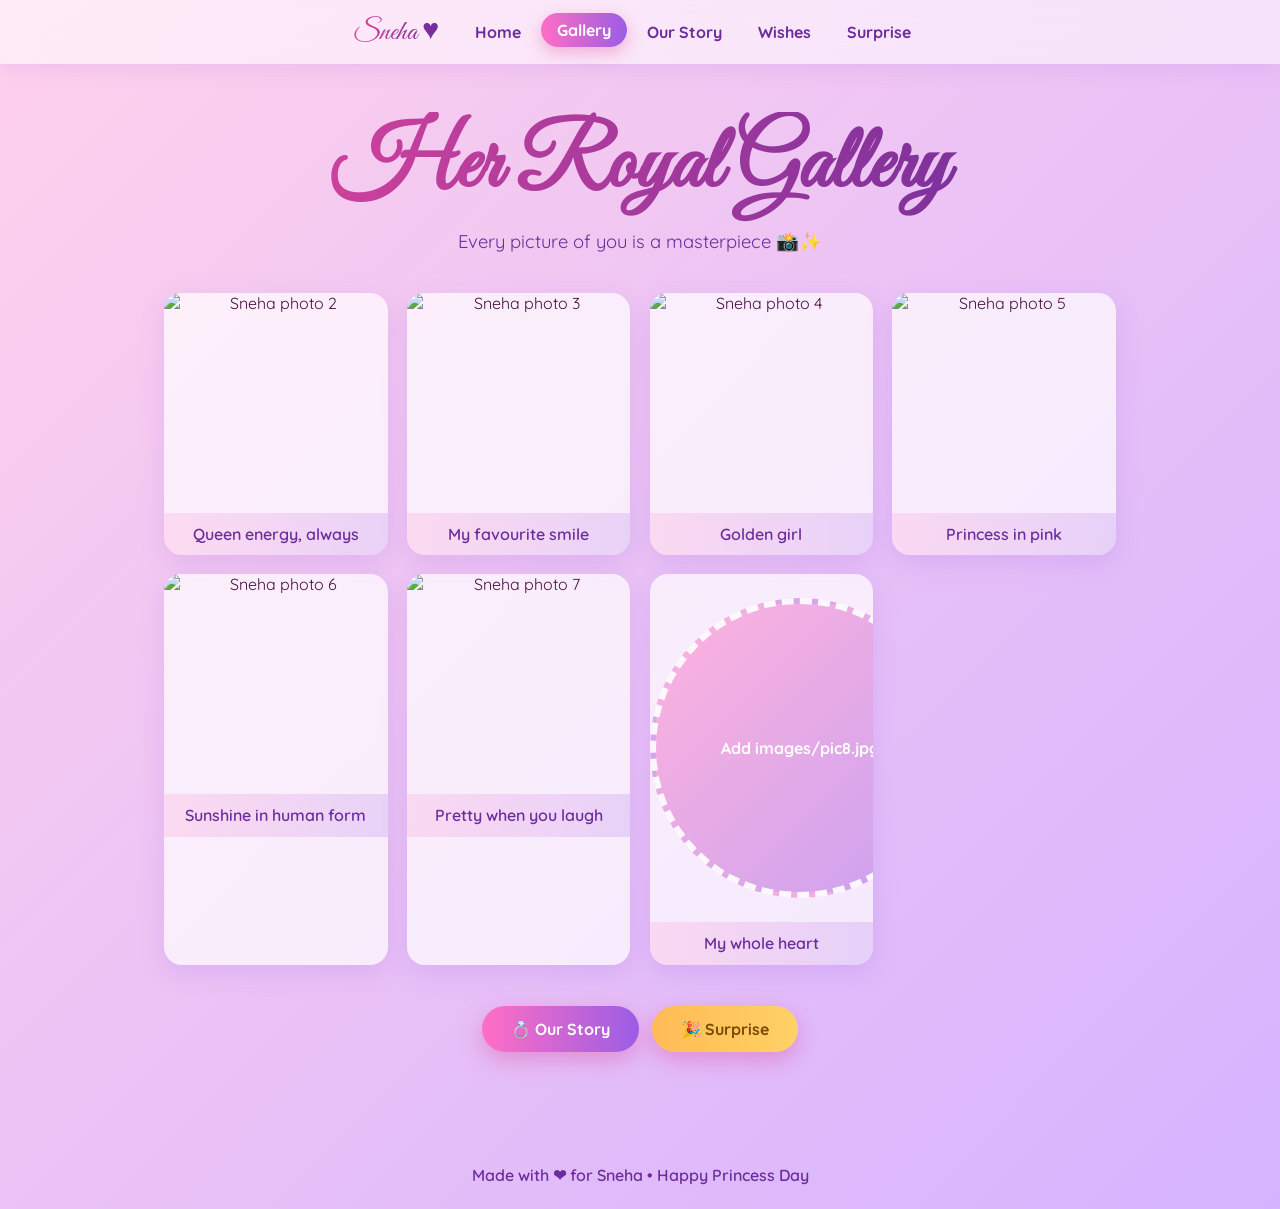
==== gallery.html @ 56933084 "Princess Day for Sneha — pink/purple animated site" ====
<!DOCTYPE html>
<html lang="en">
<head>
  <meta charset="UTF-8">
  <meta name="viewport" content="width=device-width, initial-scale=1.0">
  <title>Gallery — Sneha</title>
  <link rel="preconnect" href="https://fonts.googleapis.com">
  <link rel="preconnect" href="https://fonts.gstatic.com" crossorigin>
  <link href="https://fonts.googleapis.com/css2?family=Great+Vibes&family=Quicksand:wght@400;600;700&display=swap" rel="stylesheet">
  <link rel="stylesheet" href="style.css">
</head>
<body>
  <div class="float-field"></div>

  <nav>
    <span class="brand">Sneha &hearts;</span>
    <a href="index.html">Home</a>
    <a href="gallery.html">Gallery</a>
    <a href="story.html">Our Story</a>
    <a href="wishes.html">Wishes</a>
    <a href="surprise.html">Surprise</a>
  </nav>

  <main>
    <section class="page">
      <h1 class="title">Her Royal Gallery</h1>
      <p class="subtitle">Every picture of you is a masterpiece &#128248;&#10024;</p>

      <div class="gallery-grid" id="grid">
        <!-- pics 2..8 fill in from script.js -->
      </div>

      <div style="margin-top:2rem;">
        <a class="btn" href="story.html">&#128141; Our Story</a>
        <a class="btn gold" href="surprise.html">&#127881; Surprise</a>
      </div>
    </section>
  </main>

  <footer>Made with &#10084; for Sneha &bull; Happy Princess Day</footer>

  <script>
    // Gallery captions live here — edit these with your own words.
    const CAPTIONS = {
      2: 'Queen energy, always',
      3: 'My favourite smile',
      4: 'Golden girl',
      5: 'Princess in pink',
      6: 'Sunshine in human form',
      7: 'Pretty when you laugh',
      8: 'My whole heart'
    };
    (function buildGallery() {
      const grid = document.getElementById('grid');
      for (let i = 2; i <= 8; i++) {
        const item = document.createElement('div');
        item.className = 'g-item';
        const img = document.createElement('img');
        img.src = 'images/pic' + i + '.jpg';
        img.alt = 'Sneha photo ' + i;
        img.dataset.pic = i;
        img.onerror = function () { window.fixPhoto(this); };
        const cap = document.createElement('div');
        cap.className = 'cap';
        cap.textContent = CAPTIONS[i] || 'Pretty as always';
        item.appendChild(img);
        item.appendChild(cap);
        grid.appendChild(item);
      }
    })();
  </script>
  <script src="script.js"></script>
</body>
</html>
---- style.css ----
/* ============ SNEHA — Princess Day ============ */
* { margin: 0; padding: 0; box-sizing: border-box; }

:root {
  --pink: #ff6ec4;
  --pink-soft: #ffb3dd;
  --pink-deep: #e0459c;
  --purple: #9b5de5;
  --purple-soft: #c9a0f0;
  --purple-deep: #6b2d9c;
  --cream: #fff5fb;
  --gold: #ffd166;
}

html { scroll-behavior: smooth; }

body {
  font-family: 'Quicksand', 'Segoe UI', sans-serif;
  color: #4a1042;
  min-height: 100vh;
  background: linear-gradient(-45deg, #ffd6ef, #e7c6ff, #ffc4e8, #d5b3ff, #ffd1ec);
  background-size: 400% 400%;
  animation: gradientDrift 18s ease infinite;
  overflow-x: hidden;
}

@keyframes gradientDrift {
  0%   { background-position: 0% 50%; }
  50%  { background-position: 100% 50%; }
  100% { background-position: 0% 50%; }
}

.script-font, .cursive { font-family: 'Great Vibes', cursive; }

/* ---------- floating hearts & sparkles ---------- */
.float-field {
  position: fixed; inset: 0;
  pointer-events: none;
  z-index: 0;
  overflow: hidden;
}
.float {
  position: absolute;
  bottom: -60px;
  animation: floatUp linear infinite;
  user-select: none;
  opacity: 0;
}
@keyframes floatUp {
  0%   { transform: translateY(0) rotate(0deg); opacity: 0; }
  10%  { opacity: 0.9; }
  90%  { opacity: 0.7; }
  100% { transform: translateY(-110vh) rotate(360deg); opacity: 0; }
}

/* ---------- nav ---------- */
nav {
  position: sticky; top: 0; z-index: 50;
  display: flex; flex-wrap: wrap; gap: .25rem;
  justify-content: center; align-items: center;
  padding: .8rem 1rem;
  background: rgba(255, 255, 255, 0.55);
  backdrop-filter: blur(12px);
  box-shadow: 0 4px 20px rgba(155, 93, 229, 0.15);
}
nav a {
  text-decoration: none;
  color: var(--purple-deep);
  font-weight: 700;
  padding: .45rem 1rem;
  border-radius: 999px;
  transition: all .3s ease;
}
nav a:hover, nav a.active {
  background: linear-gradient(90deg, var(--pink), var(--purple));
  color: #fff;
  transform: translateY(-2px);
  box-shadow: 0 6px 16px rgba(224, 69, 156, 0.35);
}
.brand {
  font-family: 'Great Vibes', cursive;
  font-size: 1.8rem;
  margin-right: 1rem;
  background: linear-gradient(90deg, var(--pink-deep), var(--purple-deep));
  -webkit-background-clip: text;
  background-clip: text;
  color: transparent;
}

/* ---------- layout ---------- */
main { position: relative; z-index: 1; }
.page {
  max-width: 1000px;
  margin: 0 auto;
  padding: 3rem 1.5rem 5rem;
  text-align: center;
}
h1.title {
  font-family: 'Great Vibes', cursive;
  font-size: clamp(3rem, 8vw, 5.5rem);
  background: linear-gradient(90deg, var(--pink-deep), var(--purple-deep), var(--pink-deep));
  background-size: 200%;
  -webkit-background-clip: text;
  background-clip: text;
  color: transparent;
  animation: shimmer 6s linear infinite;
  margin-bottom: .5rem;
}
@keyframes shimmer {
  to { background-position: 200%; }
}
.subtitle {
  font-size: 1.15rem;
  color: var(--purple-deep);
  margin-bottom: 2.5rem;
}

.card {
  background: rgba(255, 255, 255, 0.65);
  backdrop-filter: blur(8px);
  border-radius: 24px;
  padding: 2rem;
  margin: 1.5rem auto;
  box-shadow: 0 10px 30px rgba(155, 93, 229, 0.18);
  border: 1px solid rgba(255, 255, 255, 0.7);
  transition: transform .35s ease, box-shadow .35s ease;
}
.card:hover {
  transform: translateY(-6px);
  box-shadow: 0 16px 40px rgba(224, 69, 156, 0.3);
}

/* ---------- home: crown + photo ---------- */
.crown {
  font-size: clamp(4rem, 12vw, 7rem);
  display: inline-block;
  animation: crownBob 3s ease-in-out infinite;
  filter: drop-shadow(0 8px 18px rgba(255, 209, 102, 0.6));
}
@keyframes crownBob {
  0%, 100% { transform: translateY(0) rotate(-4deg); }
  50%      { transform: translateY(-16px) rotate(4deg); }
}
.hero-photo {
  width: min(300px, 65vw);
  height: min(300px, 65vw);
  object-fit: cover;
  border-radius: 50%;
  border: 6px solid #fff;
  box-shadow: 0 0 0 6px var(--pink-soft), 0 20px 50px rgba(155, 93, 229, 0.35);
  margin: 1.5rem auto;
  display: block;
  animation: haloPulse 4s ease-in-out infinite;
}
@keyframes haloPulse {
  0%, 100% { box-shadow: 0 0 0 6px var(--pink-soft), 0 20px 50px rgba(155, 93, 229, 0.35); }
  50%      { box-shadow: 0 0 0 12px var(--purple-soft), 0 20px 60px rgba(224, 69, 156, 0.45); }
}
.placeholder-photo {
  width: min(300px, 65vw);
  height: min(300px, 65vw);
  border-radius: 50%;
  display: flex; align-items: center; justify-content: center;
  background: linear-gradient(135deg, var(--pink-soft), var(--purple-soft));
  color: #fff; font-weight: 700;
  margin: 1.5rem auto;
  border: 6px dashed rgba(255,255,255,0.9);
}

.btn {
  display: inline-block;
  margin: .6rem .3rem;
  padding: .8rem 1.8rem;
  border-radius: 999px;
  border: none;
  font: inherit; font-weight: 700;
  color: #fff;
  cursor: pointer;
  text-decoration: none;
  background: linear-gradient(90deg, var(--pink), var(--purple));
  box-shadow: 0 8px 22px rgba(224, 69, 156, 0.4);
  transition: transform .25s ease, box-shadow .25s ease;
}
.btn:hover { transform: scale(1.07) translateY(-2px); box-shadow: 0 12px 30px rgba(155, 93, 229, 0.5); }
.btn.gold { background: linear-gradient(90deg, #ffbb55, var(--gold)); color: #7a4a00; }
.btn.big { font-size: 1.2rem; padding: 1rem 2.4rem; }

/* ---------- gallery grid ---------- */
.gallery-grid {
  display: grid;
  grid-template-columns: repeat(auto-fill, minmax(220px, 1fr));
  gap: 1.2rem;
  margin-top: 1rem;
}
.g-item {
  background: rgba(255,255,255,0.7);
  border-radius: 18px;
  overflow: hidden;
  box-shadow: 0 8px 24px rgba(155, 93, 229, 0.18);
  transition: transform .35s ease;
}
.g-item:hover { transform: scale(1.04) rotate(-1deg); }
.g-item img { width: 100%; height: 220px; object-fit: cover; display: block; }
.g-item .cap {
  padding: .7rem;
  font-weight: 600;
  color: var(--purple-deep);
  background: linear-gradient(90deg, rgba(255,180,221,.35), rgba(201,160,240,.35));
}

/* ---------- story timeline ---------- */
.timeline { max-width: 640px; margin: 1.5rem auto 0; position: relative; }
.timeline::before {
  content: '';
  position: absolute; left: 18px; top: 0; bottom: 0;
  width: 4px;
  background: linear-gradient(var(--pink), var(--purple));
  border-radius: 4px;
}
.t-item {
  position: relative;
  padding: 0 0 2rem 56px;
  text-align: left;
  animation: slideIn .8s ease both;
}
.t-item:nth-child(2) { animation-delay: .2s; }
.t-item:nth-child(3) { animation-delay: .4s; }
.t-item:nth-child(4) { animation-delay: .6s; }
.t-item:nth-child(5) { animation-delay: .8s; }
@keyframes slideIn {
  from { opacity: 0; transform: translateX(-30px); }
  to   { opacity: 1; transform: translateX(0); }
}
.t-item .dot {
  position: absolute; left: 8px; top: 4px;
  width: 24px; height: 24px;
  border-radius: 50%;
  background: #fff;
  border: 4px solid var(--pink);
  box-shadow: 0 0 12px rgba(224, 69, 156, 0.6);
}
.t-item h3 { color: var(--pink-deep); margin-bottom: .3rem; }
.t-item p { color: #5c2a54; line-height: 1.6; }

/* ---------- wishes flip cards ---------- */
.wish-grid {
  display: grid;
  grid-template-columns: repeat(auto-fill, minmax(200px, 1fr));
  gap: 1.2rem;
  margin-top: 1rem;
}
.flip {
  perspective: 900px;
  height: 220px;
}
.flip-inner {
  position: relative;
  width: 100%; height: 100%;
  transition: transform .8s;
  transform-style: preserve-3d;
}
.flip:hover .flip-inner { transform: rotateY(180deg); }
.flip-face {
  position: absolute; inset: 0;
  backface-visibility: hidden;
  border-radius: 18px;
  display: flex; flex-direction: column;
  align-items: center; justify-content: center;
  padding: 1rem;
  box-shadow: 0 10px 26px rgba(155, 93, 229, 0.22);
}
.flip-front {
  background: linear-gradient(135deg, var(--pink-soft), var(--purple-soft));
  color: #fff;
}
.flip-front .emoji { font-size: 3rem; margin-bottom: .6rem; }
.flip-back {
  transform: rotateY(180deg);
  background: rgba(255,255,255,0.92);
  color: var(--purple-deep);
  font-weight: 600;
  line-height: 1.5;
}

/* ---------- surprise ---------- */
.surprise-wrap { position: relative; }
.confetti-bit {
  position: fixed; top: -20px;
  width: 12px; height: 12px;
  z-index: 60;
  pointer-events: none;
  animation: confettiFall linear forwards;
}
@keyframes confettiFall {
  to { transform: translateY(110vh) rotate(720deg); opacity: .6; }
}
.crowned {
  position: relative;
  display: inline-block;
  animation: crownDrop 1s ease both;
}
@keyframes crownDrop {
  from { transform: translateY(-120px) scale(0.3); opacity: 0; }
  to   { transform: translateY(0) scale(1); opacity: 1; }
}

footer {
  position: relative; z-index: 1;
  text-align: center;
  padding: 1.5rem;
  color: var(--purple-deep);
  font-weight: 600;
}

@media (max-width: 600px) {
  nav { gap: .1rem; }
  nav a { padding: .4rem .7rem; font-size: .9rem; }
  .brand { font-size: 1.4rem; margin-right: .4rem; }
}
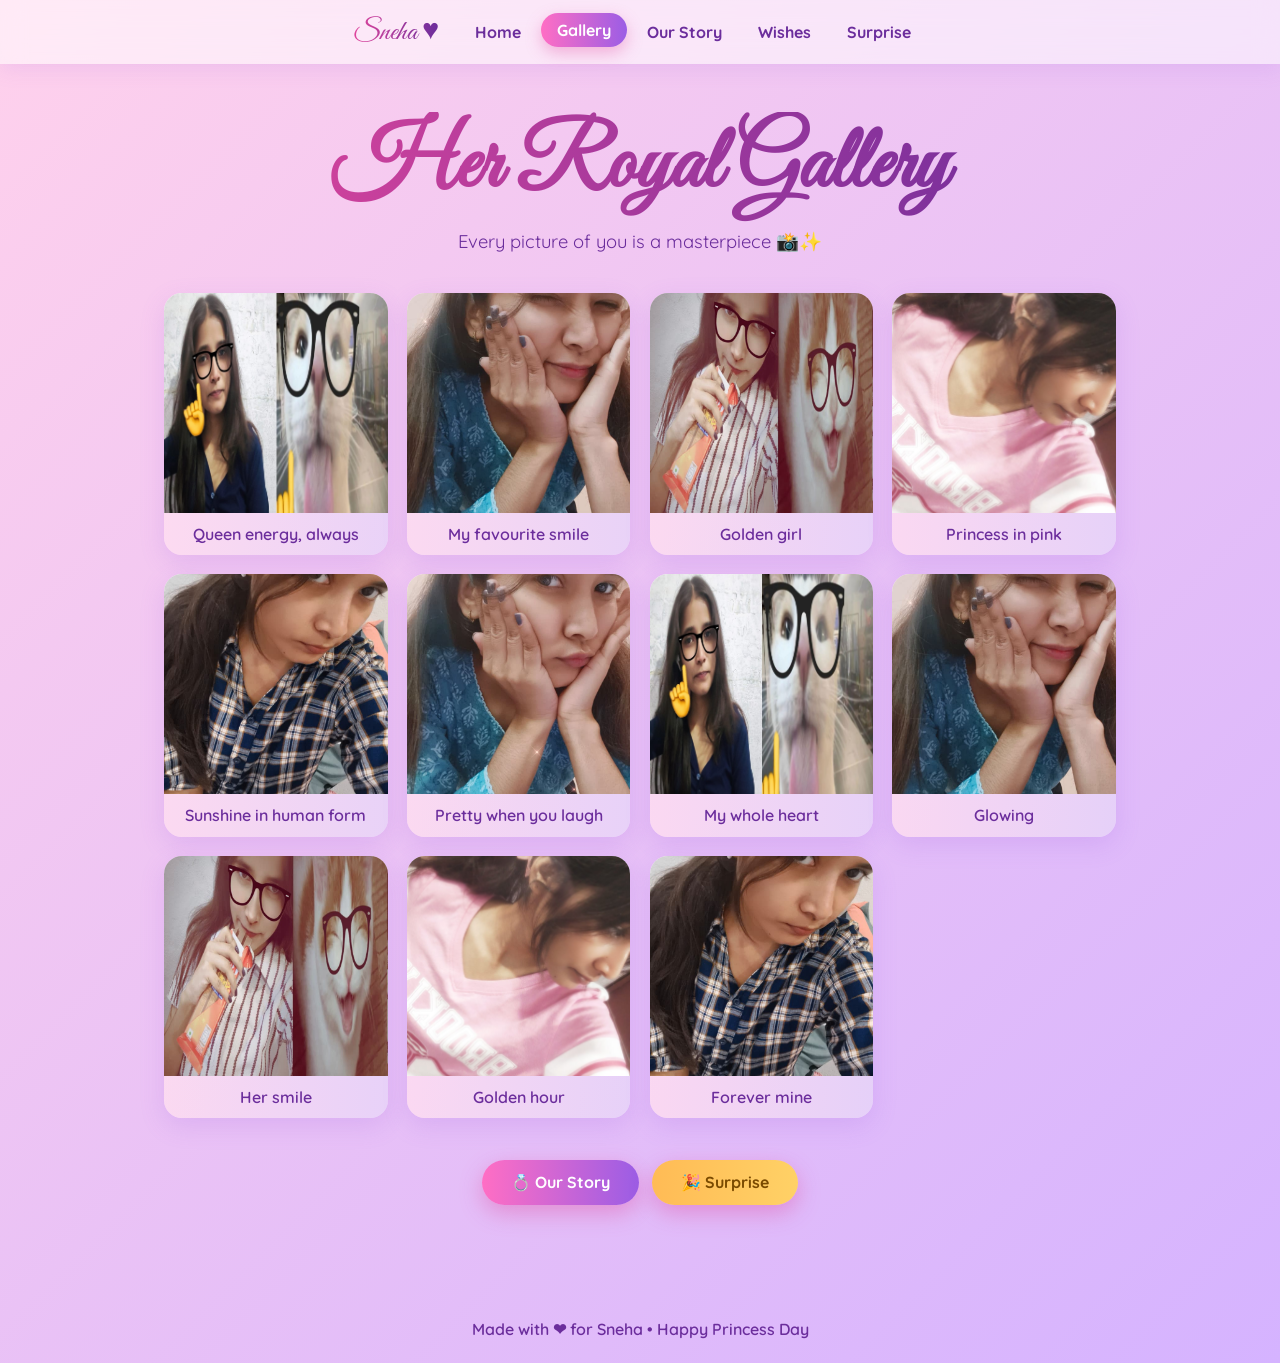
==== commit 36916e6e: "Add Sneha photos; surprise card uses her picture with a crown; gallery shows 12 pics" ====
--- a/gallery.html
+++ b/gallery.html
@@ -48,11 +48,15 @@
       5: 'Princess in pink',
       6: 'Sunshine in human form',
       7: 'Pretty when you laugh',
-      8: 'My whole heart'
+      8: 'My whole heart',
+      9: 'Glowing',
+      10: 'Her smile',
+      11: 'Golden hour',
+      12: 'Forever mine'
     };
     (function buildGallery() {
       const grid = document.getElementById('grid');
-      for (let i = 2; i <= 8; i++) {
+      for (let i = 2; i <= 12; i++) {
         const item = document.createElement('div');
         item.className = 'g-item';
         const img = document.createElement('img');
--- a/style.css
+++ b/style.css
@@ -282,6 +282,36 @@
   line-height: 1.5;
 }
 
+/* ---------- surprise: photo with crown on it ---------- */
+.photo-with-crown {
+  position: relative;
+  display: inline-block;
+  border-radius: 24px;
+  padding: 6px;
+  background: linear-gradient(135deg, var(--pink), var(--purple), var(--pink));
+  box-shadow: 0 14px 40px rgba(224, 69, 156, 0.4);
+  animation: haloPulse 4s ease-in-out infinite;
+}
+.surprise-photo {
+  width: min(340px, 70vw);
+  height: auto;
+  aspect-ratio: 3 / 4;
+  object-fit: cover;
+  display: block;
+  border-radius: 18px;
+}
+.crown-on-photo {
+  position: absolute;
+  top: -22px;
+  left: 50%;
+  transform: translateX(-50%);
+  font-size: clamp(2.4rem, 9vw, 4.2rem);
+  display: inline-block;
+  filter: drop-shadow(0 6px 12px rgba(255, 209, 102, 0.7));
+  animation: crownBob 3s ease-in-out infinite;
+  z-index: 2;
+}
+
 /* ---------- surprise ---------- */
 .surprise-wrap { position: relative; }
 .confetti-bit {
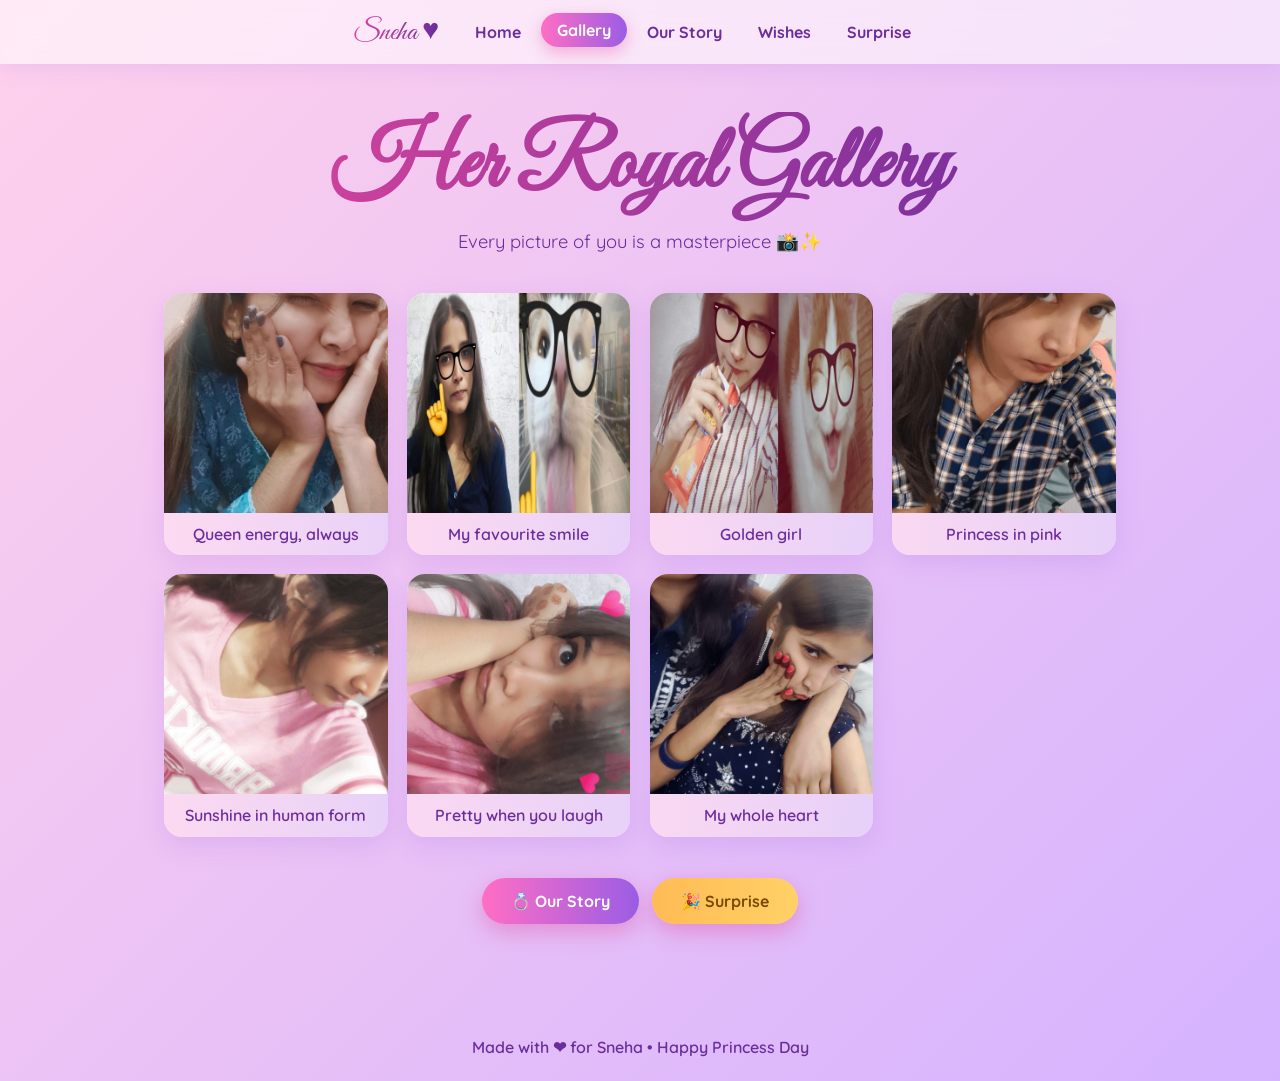
==== commit d8030597: "Fix gallery: 8 unique photos, square-cropped 1024px; crop surprise photo to 3:4" ====
--- a/gallery.html
+++ b/gallery.html
@@ -48,15 +48,11 @@
       5: 'Princess in pink',
       6: 'Sunshine in human form',
       7: 'Pretty when you laugh',
-      8: 'My whole heart',
-      9: 'Glowing',
-      10: 'Her smile',
-      11: 'Golden hour',
-      12: 'Forever mine'
+      8: 'My whole heart'
     };
     (function buildGallery() {
       const grid = document.getElementById('grid');
-      for (let i = 2; i <= 12; i++) {
+      for (let i = 2; i <= 8; i++) {
         const item = document.createElement('div');
         item.className = 'g-item';
         const img = document.createElement('img');
--- a/style.css
+++ b/style.css
@@ -304,12 +304,20 @@
   position: absolute;
   top: -22px;
   left: 50%;
-  transform: translateX(-50%);
+  transform: translateX(-50%) translateY(-10px);
   font-size: clamp(2.4rem, 9vw, 4.2rem);
   display: inline-block;
   filter: drop-shadow(0 6px 12px rgba(255, 209, 102, 0.7));
+  z-index: 2;
+  opacity: 0;
+  visibility: hidden;
+  transition: opacity .5s ease, transform .5s ease, visibility .5s;
+}
+.crown-on-photo.shown {
+  opacity: 1;
+  visibility: visible;
+  transform: translateX(-50%) translateY(0);
   animation: crownBob 3s ease-in-out infinite;
-  z-index: 2;
 }
 
 /* ---------- surprise ---------- */
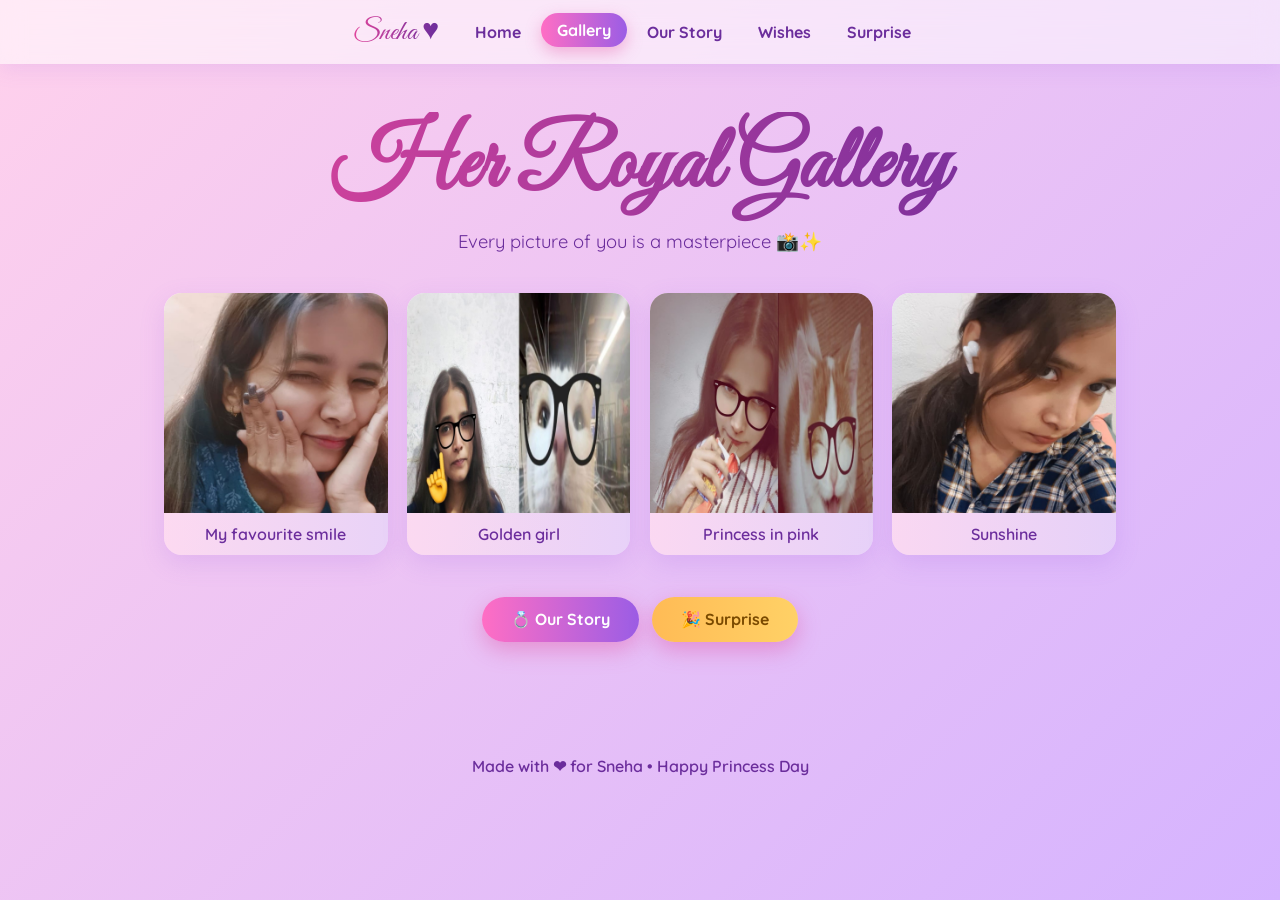
==== commit 7c8a3ce6: "Restore original surprise photo (no crop/stretch); gallery down to 5 face-cropped pics" ====
--- a/gallery.html
+++ b/gallery.html
@@ -42,17 +42,14 @@
   <script>
     // Gallery captions live here — edit these with your own words.
     const CAPTIONS = {
-      2: 'Queen energy, always',
-      3: 'My favourite smile',
-      4: 'Golden girl',
-      5: 'Princess in pink',
-      6: 'Sunshine in human form',
-      7: 'Pretty when you laugh',
-      8: 'My whole heart'
+      2: 'My favourite smile',
+      3: 'Golden girl',
+      4: 'Princess in pink',
+      5: 'Sunshine'
     };
     (function buildGallery() {
       const grid = document.getElementById('grid');
-      for (let i = 2; i <= 8; i++) {
+      for (let i = 2; i <= 5; i++) {
         const item = document.createElement('div');
         item.className = 'g-item';
         const img = document.createElement('img');
--- a/style.css
+++ b/style.css
@@ -295,8 +295,6 @@
 .surprise-photo {
   width: min(340px, 70vw);
   height: auto;
-  aspect-ratio: 3 / 4;
-  object-fit: cover;
   display: block;
   border-radius: 18px;
 }
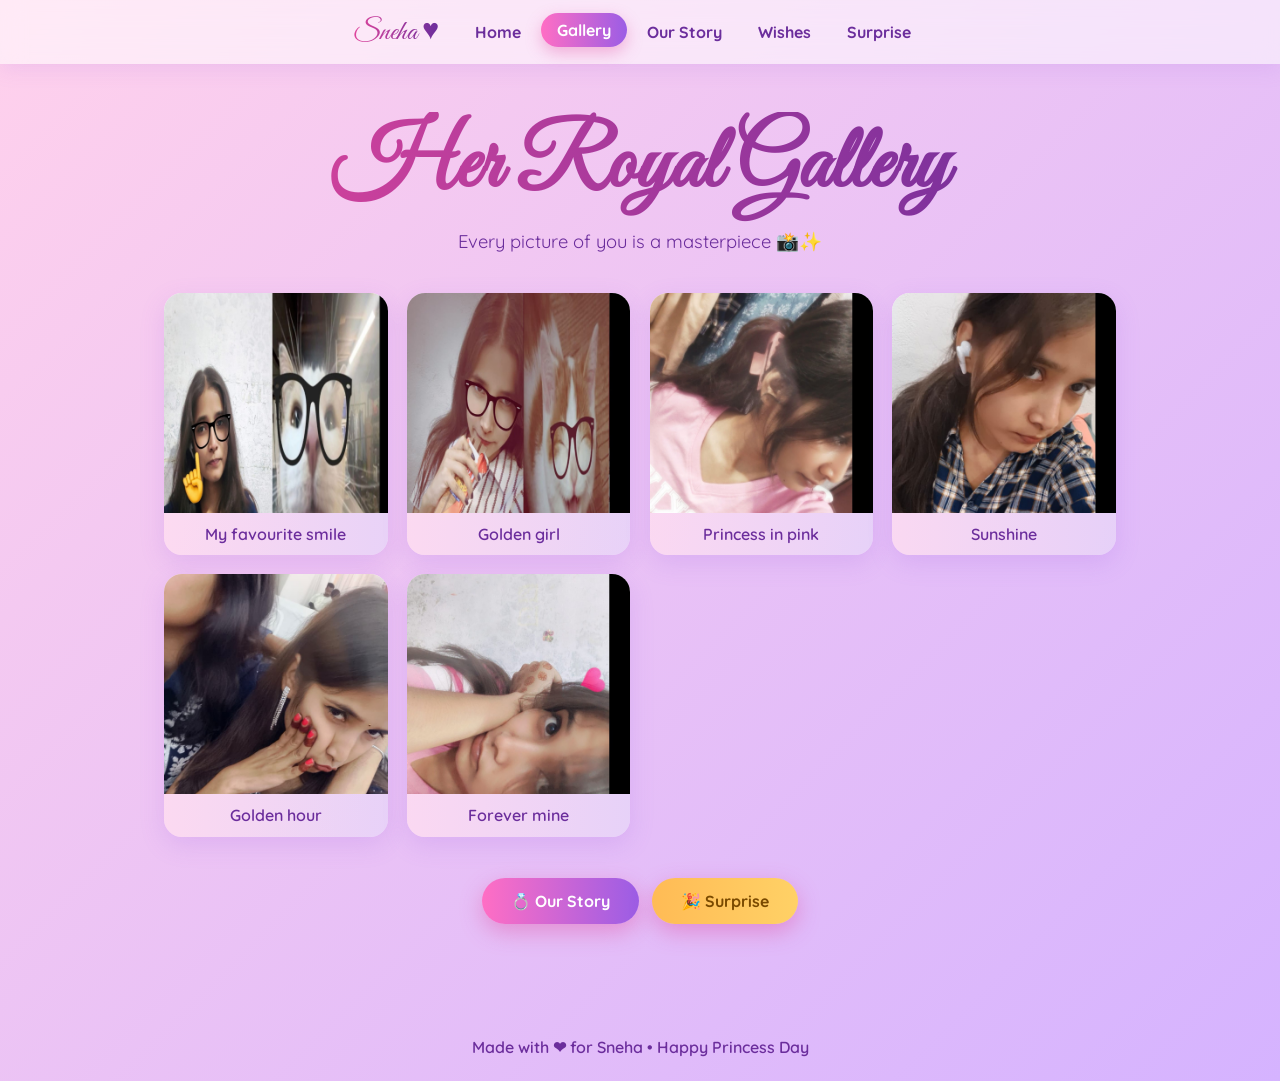
==== commit 68867d7d: "Gallery: all 7 unique photos, face-cropped; surprise image restored to original" ====
--- a/gallery.html
+++ b/gallery.html
@@ -45,11 +45,13 @@
       2: 'My favourite smile',
       3: 'Golden girl',
       4: 'Princess in pink',
-      5: 'Sunshine'
+      5: 'Sunshine',
+      6: 'Golden hour',
+      7: 'Forever mine'
     };
     (function buildGallery() {
       const grid = document.getElementById('grid');
-      for (let i = 2; i <= 5; i++) {
+      for (let i = 2; i <= 7; i++) {
         const item = document.createElement('div');
         item.className = 'g-item';
         const img = document.createElement('img');
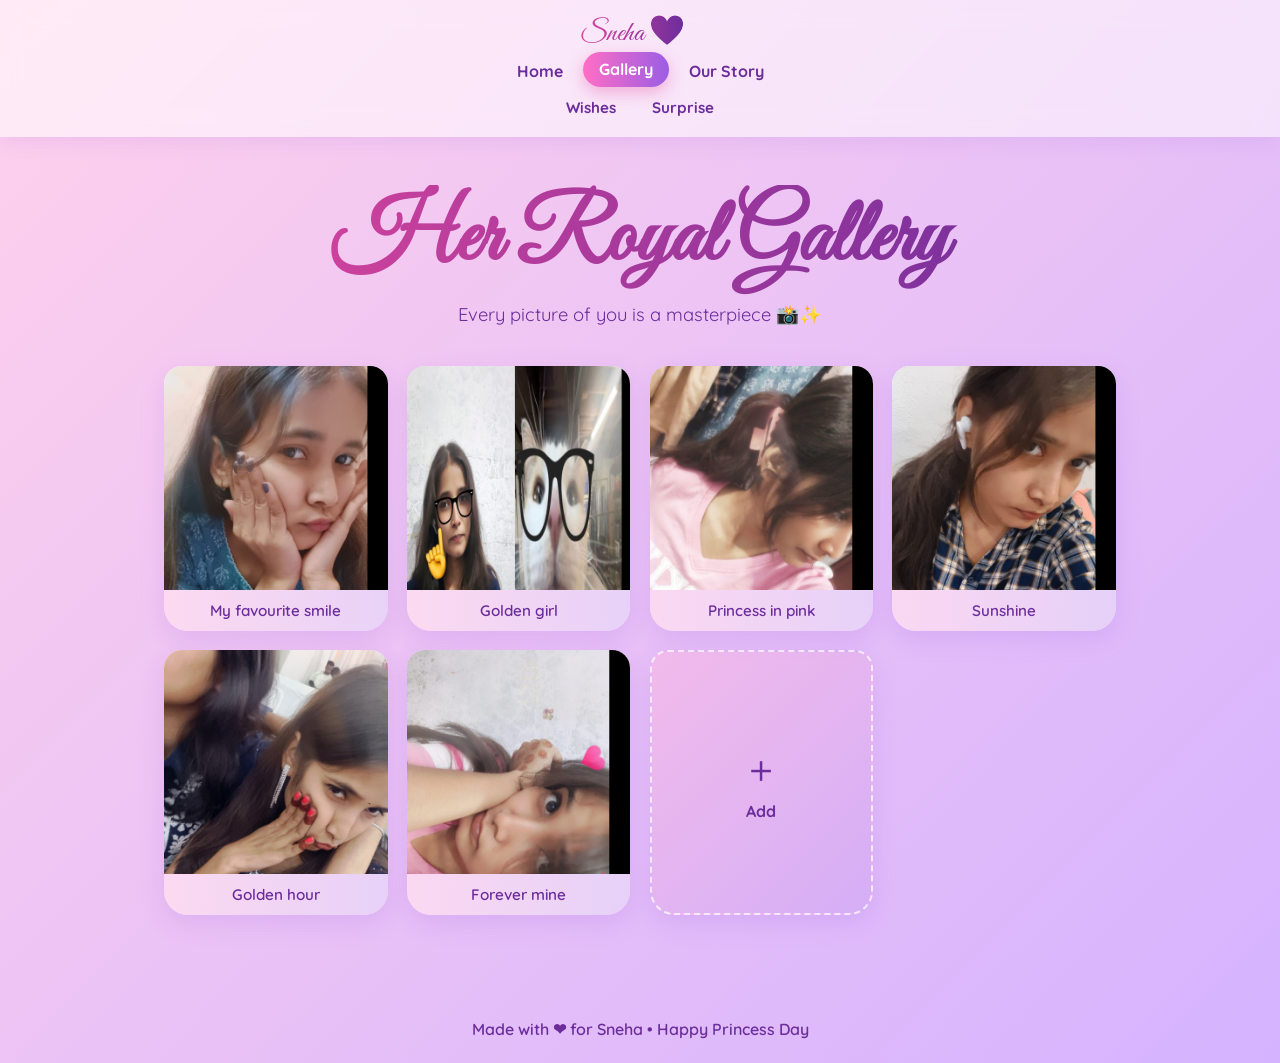
==== commit 970fec5c: "Mobile fixes: 2-col grid, no black borders, 2-row nav, viewport lock, Add card" ====
--- a/gallery.html
+++ b/gallery.html
@@ -2,7 +2,7 @@
 <html lang="en">
 <head>
   <meta charset="UTF-8">
-  <meta name="viewport" content="width=device-width, initial-scale=1.0">
+  <meta name="viewport" content="width=device-width, initial-scale=1.0, maximum-scale=1.0, user-scalable=no">
   <title>Gallery — Sneha</title>
   <link rel="preconnect" href="https://fonts.googleapis.com">
   <link rel="preconnect" href="https://fonts.gstatic.com" crossorigin>
@@ -13,12 +13,16 @@
   <div class="float-field"></div>
 
   <nav>
-    <span class="brand">Sneha &hearts;</span>
-    <a href="index.html">Home</a>
-    <a href="gallery.html">Gallery</a>
-    <a href="story.html">Our Story</a>
-    <a href="wishes.html">Wishes</a>
-    <a href="surprise.html">Surprise</a>
+    <span class="brand">Sneha ❤️</span>
+    <div class="nav-row">
+      <a href="index.html">Home</a>
+      <a href="gallery.html" class="active">Gallery</a>
+      <a href="story.html">Our Story</a>
+    </div>
+    <div class="nav-row">
+      <a href="wishes.html">Wishes</a>
+      <a href="surprise.html">Surprise</a>
+    </div>
   </nav>
 
   <main>
@@ -27,12 +31,7 @@
       <p class="subtitle">Every picture of you is a masterpiece &#128248;&#10024;</p>
 
       <div class="gallery-grid" id="grid">
-        <!-- pics 2..8 fill in from script.js -->
-      </div>
-
-      <div style="margin-top:2rem;">
-        <a class="btn" href="story.html">&#128141; Our Story</a>
-        <a class="btn gold" href="surprise.html">&#127881; Surprise</a>
+        <!-- cards built by script.js below -->
       </div>
     </section>
   </main>
@@ -42,16 +41,16 @@
   <script>
     // Gallery captions live here — edit these with your own words.
     const CAPTIONS = {
-      2: 'My favourite smile',
-      3: 'Golden girl',
-      4: 'Princess in pink',
-      5: 'Sunshine',
-      6: 'Golden hour',
-      7: 'Forever mine'
+      1: 'My favourite smile',
+      2: 'Golden girl',
+      3: 'Princess in pink',
+      4: 'Sunshine',
+      5: 'Golden hour',
+      6: 'Forever mine'
     };
     (function buildGallery() {
       const grid = document.getElementById('grid');
-      for (let i = 2; i <= 7; i++) {
+      for (let i = 1; i <= 6; i++) {
         const item = document.createElement('div');
         item.className = 'g-item';
         const img = document.createElement('img');
@@ -66,6 +65,11 @@
         item.appendChild(cap);
         grid.appendChild(item);
       }
+      // "Add" card — placeholder for new photos
+      const add = document.createElement('div');
+      add.className = 'g-item add-card';
+      add.innerHTML = '<span class="add-icon">＋</span><span class="add-text">Add</span>';
+      grid.appendChild(add);
     })();
   </script>
   <script src="script.js"></script>
--- a/style.css
+++ b/style.css
@@ -56,13 +56,17 @@
 /* ---------- nav ---------- */
 nav {
   position: sticky; top: 0; z-index: 50;
-  display: flex; flex-wrap: wrap; gap: .25rem;
-  justify-content: center; align-items: center;
+  display: flex; flex-direction: column; align-items: center; gap: .15rem;
   padding: .8rem 1rem;
   background: rgba(255, 255, 255, 0.55);
   backdrop-filter: blur(12px);
   box-shadow: 0 4px 20px rgba(155, 93, 229, 0.15);
 }
+.nav-row {
+  display: flex; flex-wrap: wrap; gap: .25rem; justify-content: center;
+}
+.nav-row:first-of-type { font-size: 1rem; }
+.nav-row:last-of-type { font-size: .95rem; }
 nav a {
   text-decoration: none;
   color: var(--purple-deep);
@@ -185,28 +189,53 @@
 .btn.gold { background: linear-gradient(90deg, #ffbb55, var(--gold)); color: #7a4a00; }
 .btn.big { font-size: 1.2rem; padding: 1rem 2.4rem; }
 
-/* ---------- gallery grid ---------- */
+/* ---------- gallery grid (2x4 layout) ---------- */
 .gallery-grid {
   display: grid;
-  grid-template-columns: repeat(auto-fill, minmax(220px, 1fr));
+  grid-template-columns: repeat(4, 1fr);
   gap: 1.2rem;
   margin-top: 1rem;
 }
 .g-item {
+  position: relative;
   background: rgba(255,255,255,0.7);
-  border-radius: 18px;
+  border-radius: 18px 18px 24px 24px;
   overflow: hidden;
   box-shadow: 0 8px 24px rgba(155, 93, 229, 0.18);
   transition: transform .35s ease;
 }
 .g-item:hover { transform: scale(1.04) rotate(-1deg); }
-.g-item img { width: 100%; height: 220px; object-fit: cover; display: block; }
+.g-item img {
+  width: 100%;
+  aspect-ratio: 1 / 1;
+  height: auto;
+  object-fit: cover;
+  display: block;
+  border-radius: 14px 14px 0 0;
+}
 .g-item .cap {
+  position: relative;
+  z-index: 1;
   padding: .7rem;
   font-weight: 600;
   color: var(--purple-deep);
   background: linear-gradient(90deg, rgba(255,180,221,.35), rgba(201,160,240,.35));
-}
+  text-align: center;
+  font-size: .95rem;
+}
+.add-card {
+  display: flex;
+  flex-direction: column;
+  align-items: center;
+  justify-content: center;
+  cursor: pointer;
+  background: linear-gradient(135deg, rgba(255,180,221,.45), rgba(201,160,240,.45));
+  border: 2px dashed rgba(255,255,255,.7);
+  transition: transform .3s ease;
+}
+.add-card:hover { transform: scale(1.04) rotate(-1deg); }
+.add-card .add-icon { font-size: 2.4rem; color: var(--purple-deep); }
+.add-card .add-text { font-size: 1rem; color: var(--purple-deep); font-weight: 700; margin-top: .4rem; }
 
 /* ---------- story timeline ---------- */
 .timeline { max-width: 640px; margin: 1.5rem auto 0; position: relative; }
@@ -349,7 +378,35 @@
 }
 
 @media (max-width: 600px) {
-  nav { gap: .1rem; }
+  nav { padding: .6rem .5rem; }
+  .nav-row { gap: .15rem; }
   nav a { padding: .4rem .7rem; font-size: .9rem; }
-  .brand { font-size: 1.4rem; margin-right: .4rem; }
-}
+  .brand { font-size: 1.4rem; margin-right: 0; }
+
+  /* Mobile: 2 columns per row, no black borders, no overflow */
+  .gallery-grid {
+    grid-template-columns: repeat(2, 1fr);
+    gap: .8rem;
+  }
+  .g-item img {
+    aspect-ratio: 1 / 1;
+    object-fit: cover;
+    border-radius: 12px 12px 0 0;
+  }
+  .g-item .cap {
+    padding: .55rem .6rem;
+    font-size: .82rem;
+  }
+  .add-card {
+    display: flex;
+    flex-direction: column;
+    align-items: center;
+    justify-content: center;
+    min-height: 160px;
+    cursor: pointer;
+    background: linear-gradient(135deg, rgba(255,180,221,.4), rgba(201,160,240,.4));
+    border: 2px dashed rgba(255,255,255,.7);
+  }
+  .add-card .add-icon { font-size: 2rem; color: var(--purple-deep); }
+  .add-card .add-text { font-size: .9rem; color: var(--purple-deep); font-weight: 700; margin-top: .3rem; }
+}
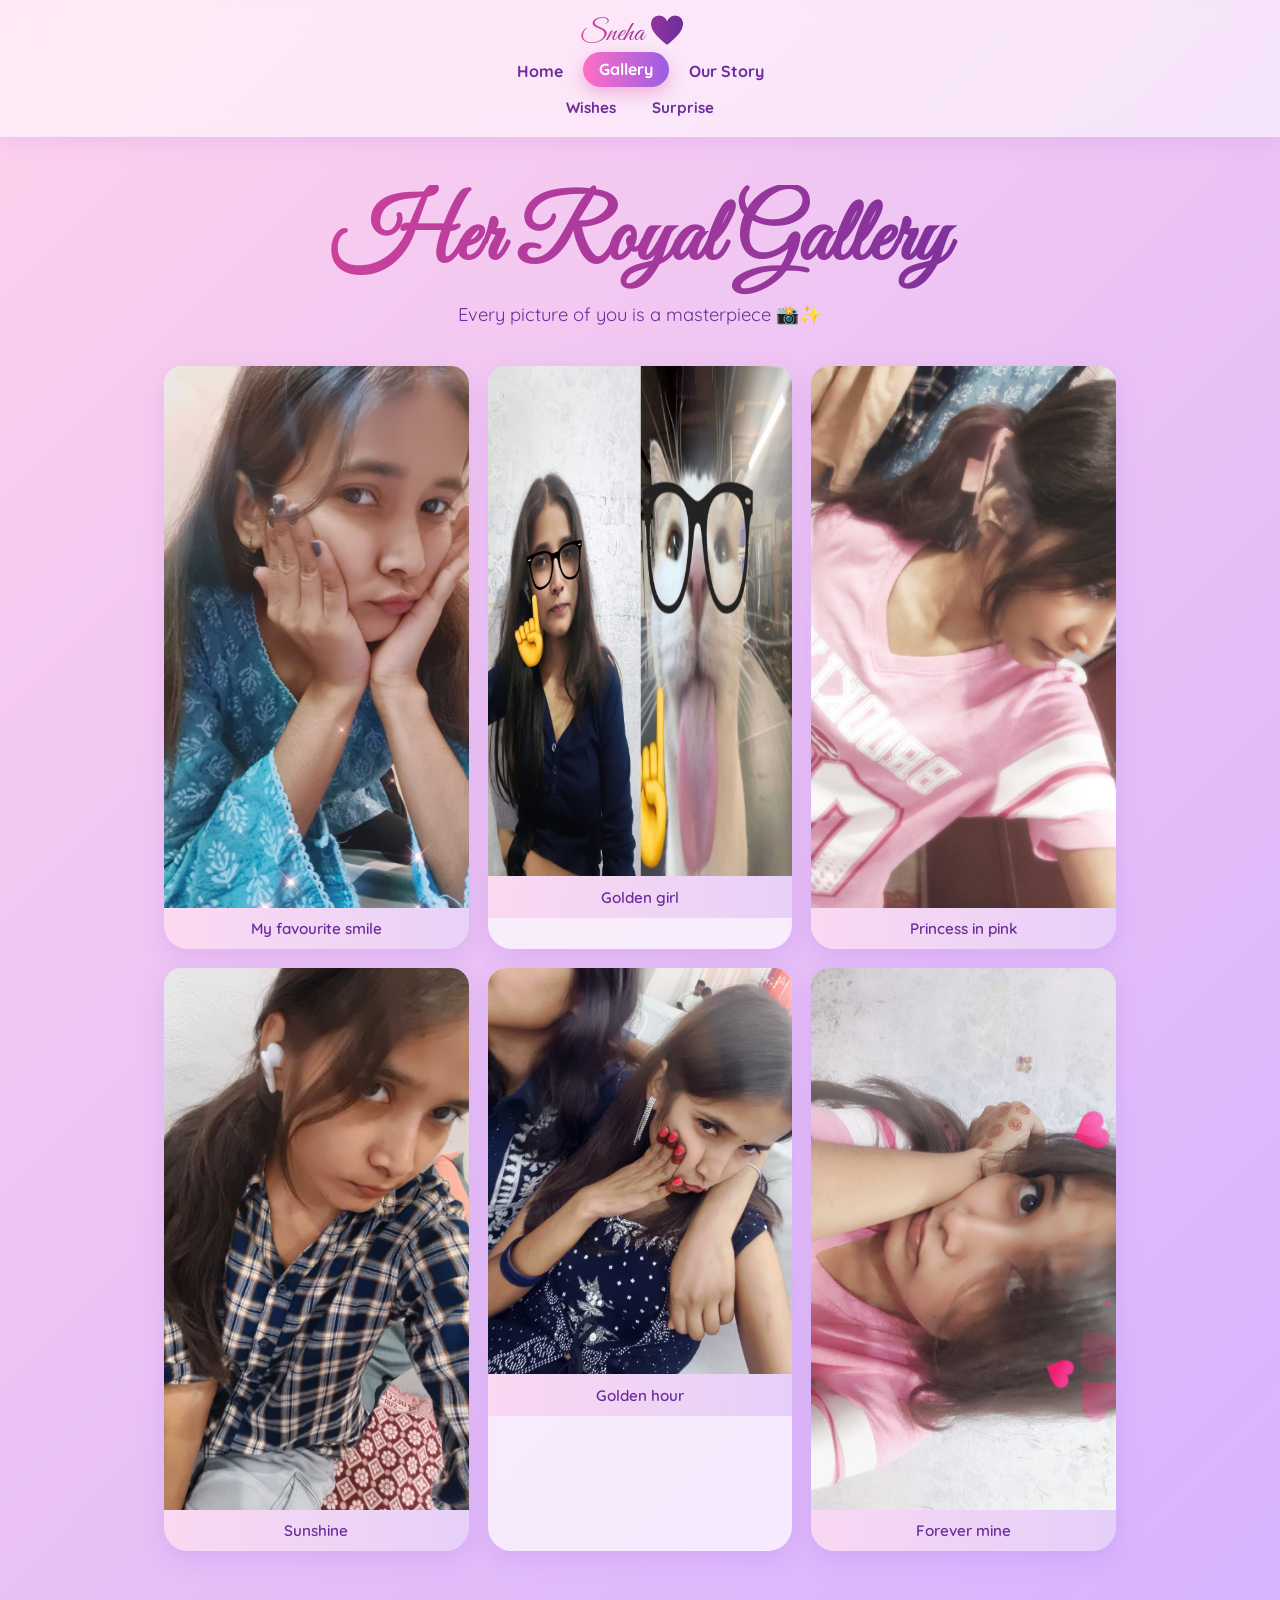
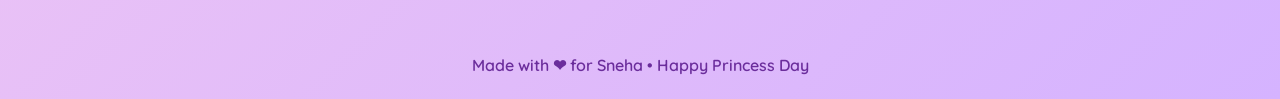
==== commit 2969e344: "Remove Add card from gallery" ====
--- a/gallery.html
+++ b/gallery.html
@@ -65,11 +65,7 @@
         item.appendChild(cap);
         grid.appendChild(item);
       }
-      // "Add" card — placeholder for new photos
-      const add = document.createElement('div');
-      add.className = 'g-item add-card';
-      add.innerHTML = '<span class="add-icon">＋</span><span class="add-text">Add</span>';
-      grid.appendChild(add);
+      // No "Add" card — gallery is complete with 6 photos
     })();
   </script>
   <script src="script.js"></script>
--- a/style.css
+++ b/style.css
@@ -189,33 +189,30 @@
 .btn.gold { background: linear-gradient(90deg, #ffbb55, var(--gold)); color: #7a4a00; }
 .btn.big { font-size: 1.2rem; padding: 1rem 2.4rem; }
 
-/* ---------- gallery grid (2x4 layout) ---------- */
+/* ---------- gallery grid (auto-fill, no blanks, no cropping) ---------- */
 .gallery-grid {
   display: grid;
-  grid-template-columns: repeat(4, 1fr);
+  grid-template-columns: repeat(auto-fill, minmax(230px, 1fr));
   gap: 1.2rem;
   margin-top: 1rem;
+  justify-items: center;
 }
 .g-item {
-  position: relative;
   background: rgba(255,255,255,0.7);
   border-radius: 18px 18px 24px 24px;
   overflow: hidden;
   box-shadow: 0 8px 24px rgba(155, 93, 229, 0.18);
   transition: transform .35s ease;
+  max-width: 320px;
 }
 .g-item:hover { transform: scale(1.04) rotate(-1deg); }
 .g-item img {
   width: 100%;
-  aspect-ratio: 1 / 1;
   height: auto;
-  object-fit: cover;
   display: block;
   border-radius: 14px 14px 0 0;
 }
 .g-item .cap {
-  position: relative;
-  z-index: 1;
   padding: .7rem;
   font-weight: 600;
   color: var(--purple-deep);
@@ -223,19 +220,6 @@
   text-align: center;
   font-size: .95rem;
 }
-.add-card {
-  display: flex;
-  flex-direction: column;
-  align-items: center;
-  justify-content: center;
-  cursor: pointer;
-  background: linear-gradient(135deg, rgba(255,180,221,.45), rgba(201,160,240,.45));
-  border: 2px dashed rgba(255,255,255,.7);
-  transition: transform .3s ease;
-}
-.add-card:hover { transform: scale(1.04) rotate(-1deg); }
-.add-card .add-icon { font-size: 2.4rem; color: var(--purple-deep); }
-.add-card .add-text { font-size: 1rem; color: var(--purple-deep); font-weight: 700; margin-top: .4rem; }
 
 /* ---------- story timeline ---------- */
 .timeline { max-width: 640px; margin: 1.5rem auto 0; position: relative; }
@@ -383,30 +367,8 @@
   nav a { padding: .4rem .7rem; font-size: .9rem; }
   .brand { font-size: 1.4rem; margin-right: 0; }
 
-  /* Mobile: 2 columns per row, no black borders, no overflow */
-  .gallery-grid {
-    grid-template-columns: repeat(2, 1fr);
-    gap: .8rem;
-  }
-  .g-item img {
-    aspect-ratio: 1 / 1;
-    object-fit: cover;
-    border-radius: 12px 12px 0 0;
-  }
-  .g-item .cap {
-    padding: .55rem .6rem;
-    font-size: .82rem;
-  }
-  .add-card {
-    display: flex;
-    flex-direction: column;
-    align-items: center;
-    justify-content: center;
-    min-height: 160px;
-    cursor: pointer;
-    background: linear-gradient(135deg, rgba(255,180,221,.4), rgba(201,160,240,.4));
-    border: 2px dashed rgba(255,255,255,.7);
-  }
-  .add-card .add-icon { font-size: 2rem; color: var(--purple-deep); }
-  .add-card .add-text { font-size: .9rem; color: var(--purple-deep); font-weight: 700; margin-top: .3rem; }
-}
+  /* Mobile: auto-fill handles column count naturally */
+  .gallery-grid { gap: .7rem; }
+  .g-item { max-width: 100%; }
+  .g-item .cap { padding: .55rem .6rem; font-size: .82rem; }
+}
